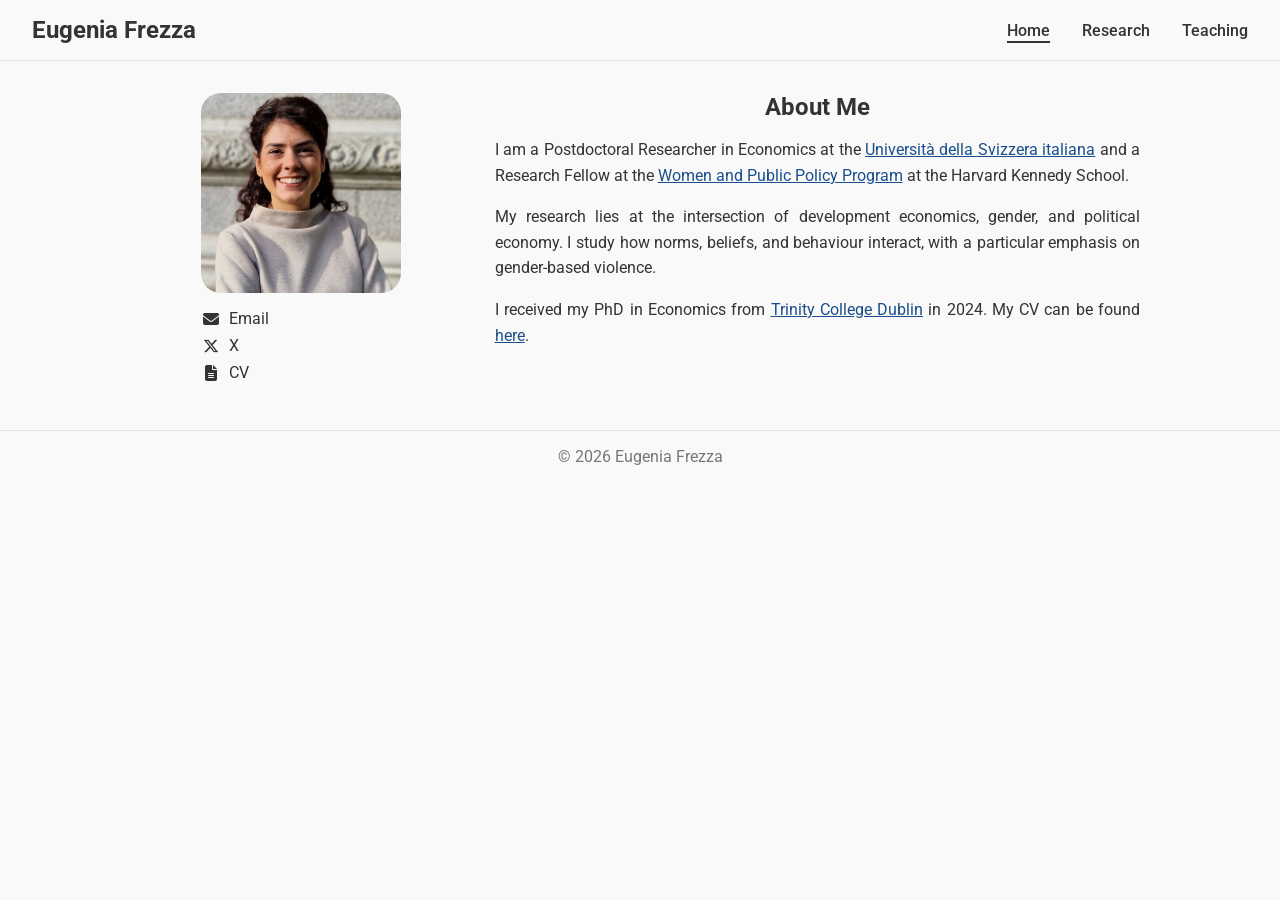
==== index.html @ 043d5579 "Replace Hugo site with static three-page site Rebuild the site as plain HTML pages (Home, Research, " ====
<!DOCTYPE html>
<html lang="en">
<head>
  <meta charset="UTF-8">
  <meta name="viewport" content="width=device-width, initial-scale=1.0">
  <title>Eugenia Frezza</title>
  <meta name="description" content="Eugenia Frezza – economist working on gender and development economics.">
  <link href="https://fonts.googleapis.com/css2?family=Roboto:wght@300;400;500;700&display=swap" rel="stylesheet">
  <link rel="stylesheet" href="https://cdnjs.cloudflare.com/ajax/libs/font-awesome/6.5.2/css/all.min.css">
  <link rel="stylesheet" href="style.css">
</head>
<body>

  <header>
    <div class="logo">Eugenia Frezza</div>
    <nav>
      <ul>
        <li><a href="index.html" class="active">Home</a></li>
        <li><a href="research.html">Research</a></li>
        <li><a href="teaching.html">Teaching</a></li>
      </ul>
    </nav>
  </header>

  <main class="home">
    <div class="sidebar">
      <img src="files/portrait.jpg" alt="Eugenia Frezza">
      <div class="social-links">
        <a href="mailto:eugenia.maria.frezza@usi.ch"><i class="fas fa-envelope"></i> Email</a>
        <a href="https://twitter.com/EugeniaFrezza" target="_blank"><i class="fab fa-x-twitter"></i> X</a>
        <a href="files/frezza_cv.pdf" target="_blank"><i class="fas fa-file-lines"></i> CV</a>
      </div>
    </div>

    <div class="content">
      <h2>About Me</h2>
      <p>
        I am a Postdoctoral Researcher in Economics at the
        <a href="https://idep.usi.ch/" target="_blank">Università della Svizzera italiana</a>
        and a Research Fellow at the
        <a href="https://www.hks.harvard.edu/centers/wappp" target="_blank">Women and Public Policy Program</a>
        at the Harvard Kennedy School.
      </p>
      <p>
        My research lies at the intersection of development economics, gender, and political economy.
        I study how norms, beliefs, and behaviour interact, with a particular emphasis on
        gender-based violence.
      </p>
      <p>
        I received my PhD in Economics from
        <a href="https://www.tcd.ie/Economics/" target="_blank">Trinity College Dublin</a> in 2024.
        My CV can be found <a href="files/frezza_cv.pdf" target="_blank">here</a>.
      </p>
    </div>
  </main>

  <footer>
    &copy; 2026 Eugenia Frezza
  </footer>

</body>
</html>
---- style.css ----
/* Global */
body {
  font-family: 'Roboto', Arial, sans-serif;
  margin: 0;
  padding: 0;
  color: #333;
  background-color: #f9f9f9;
}

a {
  color: #1a4f8b;
}

/* Header */
header {
  display: flex;
  justify-content: space-between;
  align-items: center;
  padding: 1rem 2rem;
  background-color: #f8f9fa;
  border-bottom: 1px solid #e0e0e0;
}

.logo {
  font-size: 1.5rem;
  font-weight: 700;
  color: #333;
}

nav ul {
  list-style: none;
  display: flex;
  gap: 2rem;
  margin: 0;
  padding: 0;
}

nav ul li a {
  text-decoration: none;
  color: #333;
  font-weight: 500;
  position: relative;
}

nav ul li a:hover {
  color: #555;
}

nav ul li a.active::after {
  content: "";
  display: block;
  width: 100%;
  height: 2px;
  background-color: #333;
  position: absolute;
  bottom: -3px;
  left: 0;
}

/* Main */
main {
  max-width: 1000px;
  margin: 2rem auto;
  padding: 0 1rem;
}

/* Home page: sidebar + content */
main.home {
  display: flex;
  gap: 2rem;
}

.sidebar {
  flex: 1;
  text-align: center;
}

.sidebar img {
  width: 200px;
  height: 200px;
  border-radius: 20px;
  margin: 0 auto 1rem auto;
  object-fit: cover;
  display: block;
}

.social-links {
  display: flex;
  flex-direction: column;
  gap: 0.5rem;
  text-align: left;
  max-width: 200px;
  margin: 0 auto;
}

.social-links a {
  display: flex;
  align-items: center;
  color: #333;
  text-decoration: none;
}

.social-links a i {
  width: 1.25rem;
  margin-right: 0.5rem;
  text-align: center;
}

.social-links a:hover {
  color: #555;
}

.content {
  flex: 2;
}

.content h2 {
  margin-top: 0;
  margin-bottom: 1rem;
  font-size: 1.5rem;
  text-align: center;
}

.content p {
  margin-bottom: 1rem;
  line-height: 1.6;
  text-align: justify;
}

/* Research & teaching */
.page-title {
  font-size: 2rem;
  font-weight: 500;
  margin-bottom: 1.5rem;
}

.section-heading {
  font-size: 1.5rem;
  margin-top: 2rem;
  margin-bottom: 1rem;
  font-weight: 500;
}

.paper-entry,
.course-entry {
  border-top: 1px solid #ccc;
  padding: 1rem 0;
}

.paper-title,
.course-title {
  font-size: 1.2rem;
  font-weight: 600;
}

.paper-title a {
  color: #333;
}

.paper-title a:hover {
  color: #555;
}

.paper-subtitle,
.course-details {
  font-size: 0.95rem;
  font-style: italic;
  color: #555;
  margin-top: 0.25rem;
}

.paper-note,
.paper-status {
  font-size: 0.9rem;
  color: #555;
  margin-top: 0.25rem;
}

.paper-status {
  color: #666;
}

.paper-award {
  font-size: 0.95rem;
  color: #8a5a00;
  margin-top: 0.25rem;
}

details {
  margin-top: 0.5rem;
}

details summary {
  font-weight: 500;
  font-size: 0.95rem;
  cursor: pointer;
}

details summary:hover {
  color: #555;
}

.paper-content {
  margin-top: 0.5rem;
  font-size: 0.95rem;
  color: #444;
}

.paper-content p {
  text-align: justify;
  hyphens: auto;
  line-height: 1.6;
}

.paper-content ul {
  margin: 0.25rem 0 0;
  padding-left: 1.25rem;
  line-height: 1.6;
}

.paper-links {
  display: flex;
  flex-wrap: wrap;
  gap: 0.5rem;
  margin-top: 0.75rem;
}

.round-button {
  display: inline-block;
  padding: 0.3rem 0.9rem;
  border: 1px solid #333;
  border-radius: 999px;
  color: #333;
  font-size: 0.85rem;
  text-decoration: none;
}

.round-button:hover {
  background-color: #333;
  color: #fff;
}

/* Footer */
footer {
  text-align: center;
  padding: 1rem;
  margin-top: 3rem;
  background-color: #f8f9fa;
  color: #777;
  border-top: 1px solid #e0e0e0;
}

/* Tablets */
@media (max-width: 768px) {
  header {
    flex-direction: column;
    align-items: flex-start;
  }

  nav ul {
    gap: 1.25rem;
    margin-top: 0.75rem;
  }

  main.home {
    flex-direction: column;
    gap: 1.5rem;
  }

  .paper-title,
  .course-title {
    font-size: 1.1rem;
  }
}

/* Phones */
@media (max-width: 480px) {
  header {
    padding: 1rem;
  }

  .sidebar img {
    width: 150px;
    height: 150px;
  }

  .page-title {
    font-size: 1.6rem;
  }

  .section-heading {
    font-size: 1.25rem;
  }
}
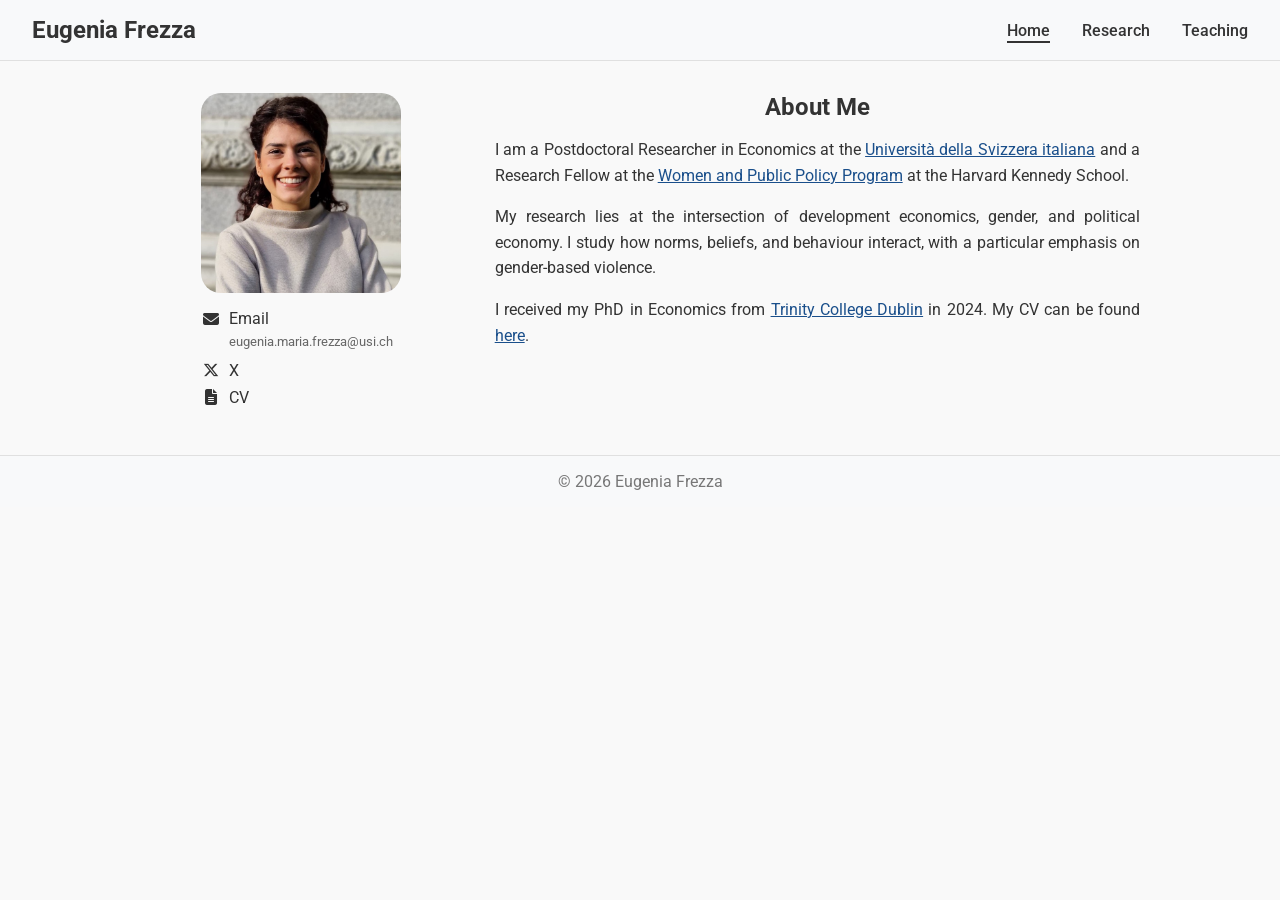
==== commit c46de20b: "Show email address as text beside the mailto link A mailto link does nothing for visitors without a " ====
--- a/index.html
+++ b/index.html
@@ -4,7 +4,17 @@
   <meta charset="UTF-8">
   <meta name="viewport" content="width=device-width, initial-scale=1.0">
   <title>Eugenia Frezza</title>
-  <meta name="description" content="Eugenia Frezza – economist working on gender and development economics.">
+  <meta name="description" content="Eugenia Frezza is a Postdoctoral Researcher in Economics at Università della Svizzera italiana and a Research Fellow at the Women and Public Policy Program, Harvard Kennedy School. Research on development economics, gender and political economy.">
+  <link rel="canonical" href="https://eufrezza.github.io/">
+  <meta property="og:type" content="website">
+  <meta property="og:title" content="Eugenia Frezza">
+  <meta property="og:description" content="Postdoctoral Researcher in Economics, Università della Svizzera italiana. Research on development economics, gender and political economy.">
+  <meta property="og:url" content="https://eufrezza.github.io/">
+  <meta property="og:image" content="https://eufrezza.github.io/files/portrait.jpg">
+  <meta name="twitter:card" content="summary">
+  <link rel="icon" type="image/png" sizes="32x32" href="files/favicon-32.png">
+  <link rel="icon" type="image/png" sizes="16x16" href="files/favicon-16.png">
+  <link rel="apple-touch-icon" href="files/apple-touch-icon.png">
   <link href="https://fonts.googleapis.com/css2?family=Roboto:wght@300;400;500;700&display=swap" rel="stylesheet">
   <link rel="stylesheet" href="https://cdnjs.cloudflare.com/ajax/libs/font-awesome/6.5.2/css/all.min.css">
   <link rel="stylesheet" href="style.css">
@@ -27,6 +37,7 @@
       <img src="files/portrait.jpg" alt="Eugenia Frezza">
       <div class="social-links">
         <a href="mailto:eugenia.maria.frezza@usi.ch"><i class="fas fa-envelope"></i> Email</a>
+        <div class="sidebar-email">eugenia.maria.frezza@usi.ch</div>
         <a href="https://twitter.com/EugeniaFrezza" target="_blank"><i class="fab fa-x-twitter"></i> X</a>
         <a href="files/frezza_cv.pdf" target="_blank"><i class="fas fa-file-lines"></i> CV</a>
       </div>
--- a/style.css
+++ b/style.css
@@ -106,6 +106,14 @@
   text-align: center;
 }
 
+.sidebar-email {
+  font-size: 0.8rem;
+  color: #666;
+  margin: -0.15rem 0 0.25rem 1.75rem;
+  word-break: break-all;
+  user-select: all;
+}
+
 .social-links a:hover {
   color: #555;
 }
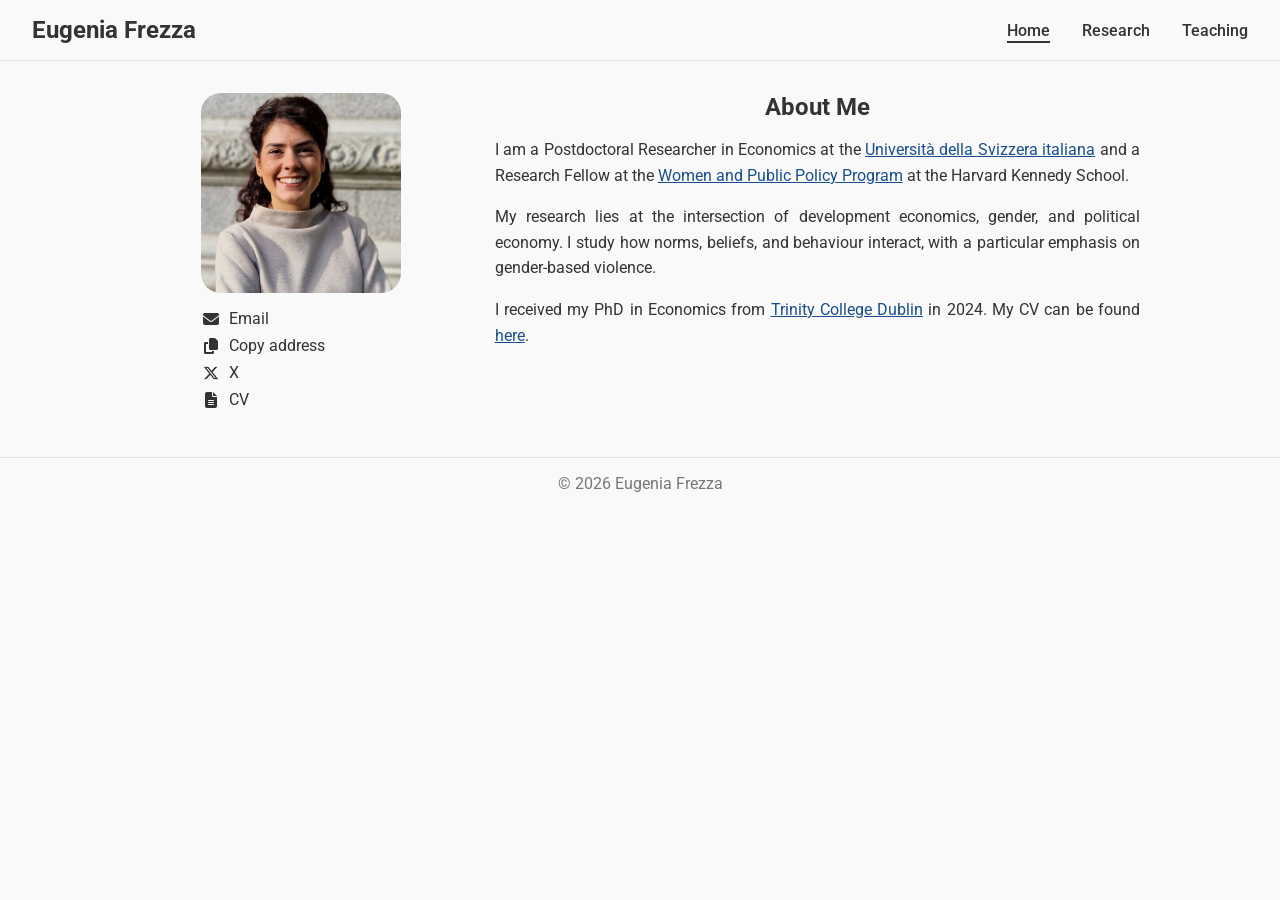
==== commit d8b1937d: "Replace printed email address with a copy button Clicking copies the address and the label confirms " ====
--- a/index.html
+++ b/index.html
@@ -37,7 +37,9 @@
       <img src="files/portrait.jpg" alt="Eugenia Frezza">
       <div class="social-links">
         <a href="mailto:eugenia.maria.frezza@usi.ch"><i class="fas fa-envelope"></i> Email</a>
-        <div class="sidebar-email">eugenia.maria.frezza@usi.ch</div>
+        <button type="button" class="copy-email" data-email="eugenia.maria.frezza@usi.ch">
+          <i class="fas fa-copy"></i> <span>Copy address</span>
+        </button>
         <a href="https://twitter.com/EugeniaFrezza" target="_blank"><i class="fab fa-x-twitter"></i> X</a>
         <a href="files/frezza_cv.pdf" target="_blank"><i class="fas fa-file-lines"></i> CV</a>
       </div>
@@ -69,5 +71,37 @@
     &copy; 2026 Eugenia Frezza
   </footer>
 
+
+  <script>
+    document.querySelectorAll('.copy-email').forEach(function (btn) {
+      var label = btn.querySelector('span');
+      var original = label.textContent;
+      btn.addEventListener('click', function () {
+        var address = btn.dataset.email;
+        var done = function () {
+          label.textContent = 'Copied';
+          btn.classList.add('copied');
+          setTimeout(function () {
+            label.textContent = original;
+            btn.classList.remove('copied');
+          }, 2000);
+        };
+        if (navigator.clipboard && navigator.clipboard.writeText) {
+          navigator.clipboard.writeText(address).then(done, function () { label.textContent = address; });
+        } else {
+          var field = document.createElement('textarea');
+          field.value = address;
+          field.setAttribute('readonly', '');
+          field.style.position = 'absolute';
+          field.style.left = '-9999px';
+          document.body.appendChild(field);
+          field.select();
+          try { document.execCommand('copy'); done(); } catch (e) { label.textContent = address; }
+          document.body.removeChild(field);
+        }
+      });
+    });
+  </script>
+
 </body>
 </html>
--- a/style.css
+++ b/style.css
@@ -106,12 +106,31 @@
   text-align: center;
 }
 
-.sidebar-email {
-  font-size: 0.8rem;
-  color: #666;
-  margin: -0.15rem 0 0.25rem 1.75rem;
-  word-break: break-all;
-  user-select: all;
+.copy-email {
+  display: flex;
+  align-items: center;
+  gap: 0;
+  font: inherit;
+  color: #333;
+  background: none;
+  border: 0;
+  padding: 0;
+  cursor: pointer;
+  text-align: left;
+}
+
+.copy-email i {
+  width: 1.25rem;
+  margin-right: 0.5rem;
+  text-align: center;
+}
+
+.copy-email:hover {
+  color: #555;
+}
+
+.copy-email.copied {
+  color: #2f7d72;
 }
 
 .social-links a:hover {
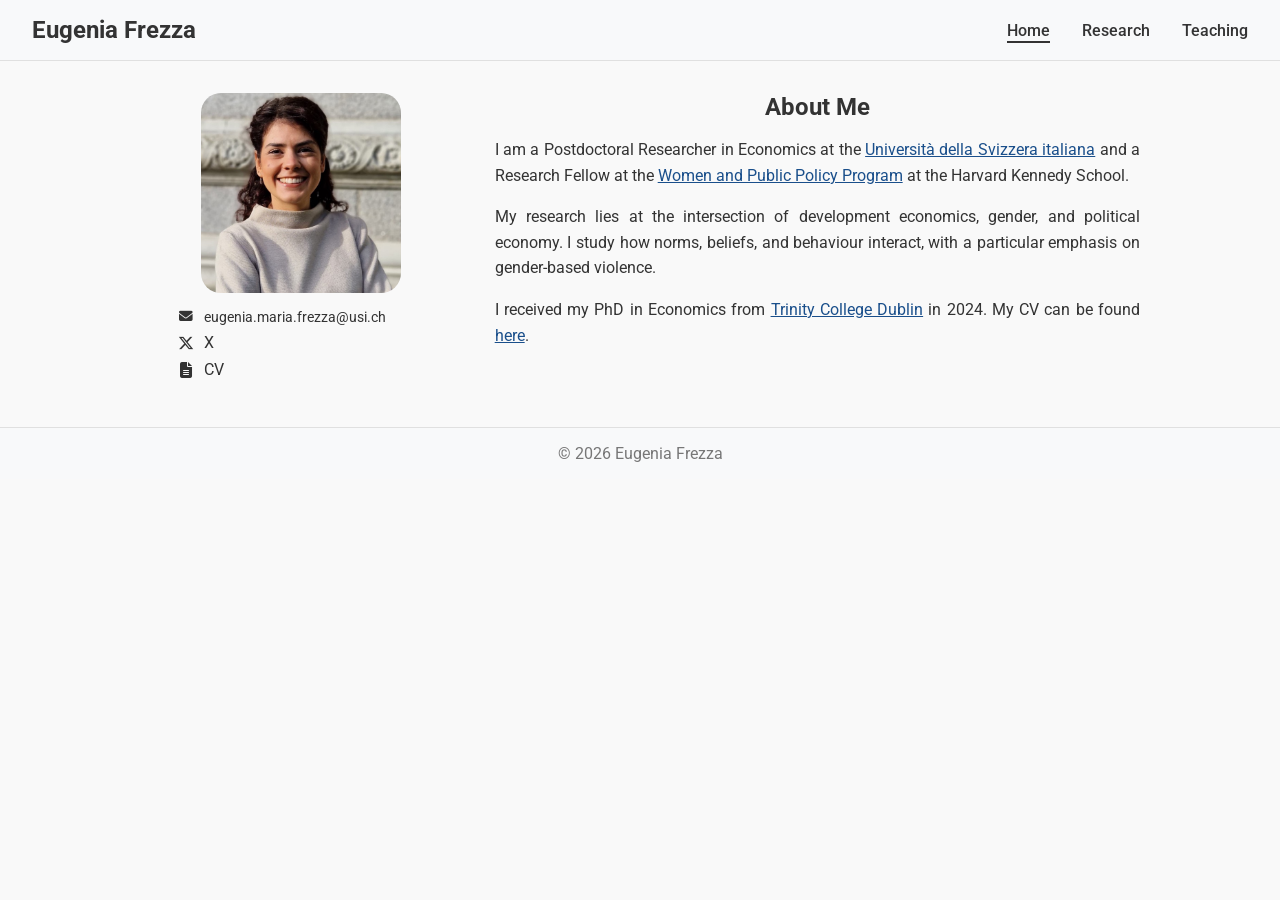
==== commit 3362d239: "Show the email address itself in the sidebar Drop the copy button and its script; the sidebar line i" ====
--- a/index.html
+++ b/index.html
@@ -36,10 +36,7 @@
     <div class="sidebar">
       <img src="files/portrait.jpg" alt="Eugenia Frezza">
       <div class="social-links">
-        <a href="mailto:eugenia.maria.frezza@usi.ch"><i class="fas fa-envelope"></i> Email</a>
-        <button type="button" class="copy-email" data-email="eugenia.maria.frezza@usi.ch">
-          <i class="fas fa-copy"></i> <span>Copy address</span>
-        </button>
+        <a class="email-link" href="mailto:eugenia.maria.frezza@usi.ch"><i class="fas fa-envelope"></i> eugenia.maria.frezza@usi.ch</a>
         <a href="https://twitter.com/EugeniaFrezza" target="_blank"><i class="fab fa-x-twitter"></i> X</a>
         <a href="files/frezza_cv.pdf" target="_blank"><i class="fas fa-file-lines"></i> CV</a>
       </div>
@@ -71,37 +68,5 @@
     &copy; 2026 Eugenia Frezza
   </footer>
 
-
-  <script>
-    document.querySelectorAll('.copy-email').forEach(function (btn) {
-      var label = btn.querySelector('span');
-      var original = label.textContent;
-      btn.addEventListener('click', function () {
-        var address = btn.dataset.email;
-        var done = function () {
-          label.textContent = 'Copied';
-          btn.classList.add('copied');
-          setTimeout(function () {
-            label.textContent = original;
-            btn.classList.remove('copied');
-          }, 2000);
-        };
-        if (navigator.clipboard && navigator.clipboard.writeText) {
-          navigator.clipboard.writeText(address).then(done, function () { label.textContent = address; });
-        } else {
-          var field = document.createElement('textarea');
-          field.value = address;
-          field.setAttribute('readonly', '');
-          field.style.position = 'absolute';
-          field.style.left = '-9999px';
-          document.body.appendChild(field);
-          field.select();
-          try { document.execCommand('copy'); done(); } catch (e) { label.textContent = address; }
-          document.body.removeChild(field);
-        }
-      });
-    });
-  </script>
-
 </body>
 </html>
--- a/style.css
+++ b/style.css
@@ -89,7 +89,7 @@
   flex-direction: column;
   gap: 0.5rem;
   text-align: left;
-  max-width: 200px;
+  max-width: 250px;
   margin: 0 auto;
 }
 
@@ -106,37 +106,12 @@
   text-align: center;
 }
 
-.copy-email {
-  display: flex;
-  align-items: center;
-  gap: 0;
-  font: inherit;
-  color: #333;
-  background: none;
-  border: 0;
-  padding: 0;
-  cursor: pointer;
-  text-align: left;
-}
-
-.copy-email i {
-  width: 1.25rem;
-  margin-right: 0.5rem;
-  text-align: center;
-}
-
-.copy-email:hover {
-  color: #555;
-}
-
-.copy-email.copied {
-  color: #2f7d72;
-}
-
-.social-links a:hover {
-  color: #555;
-}
-
+.email-link {
+  font-size: 0.85rem;
+  overflow-wrap: anywhere;
+}
+
+/* CONTENT (Right) */
 .content {
   flex: 2;
 }
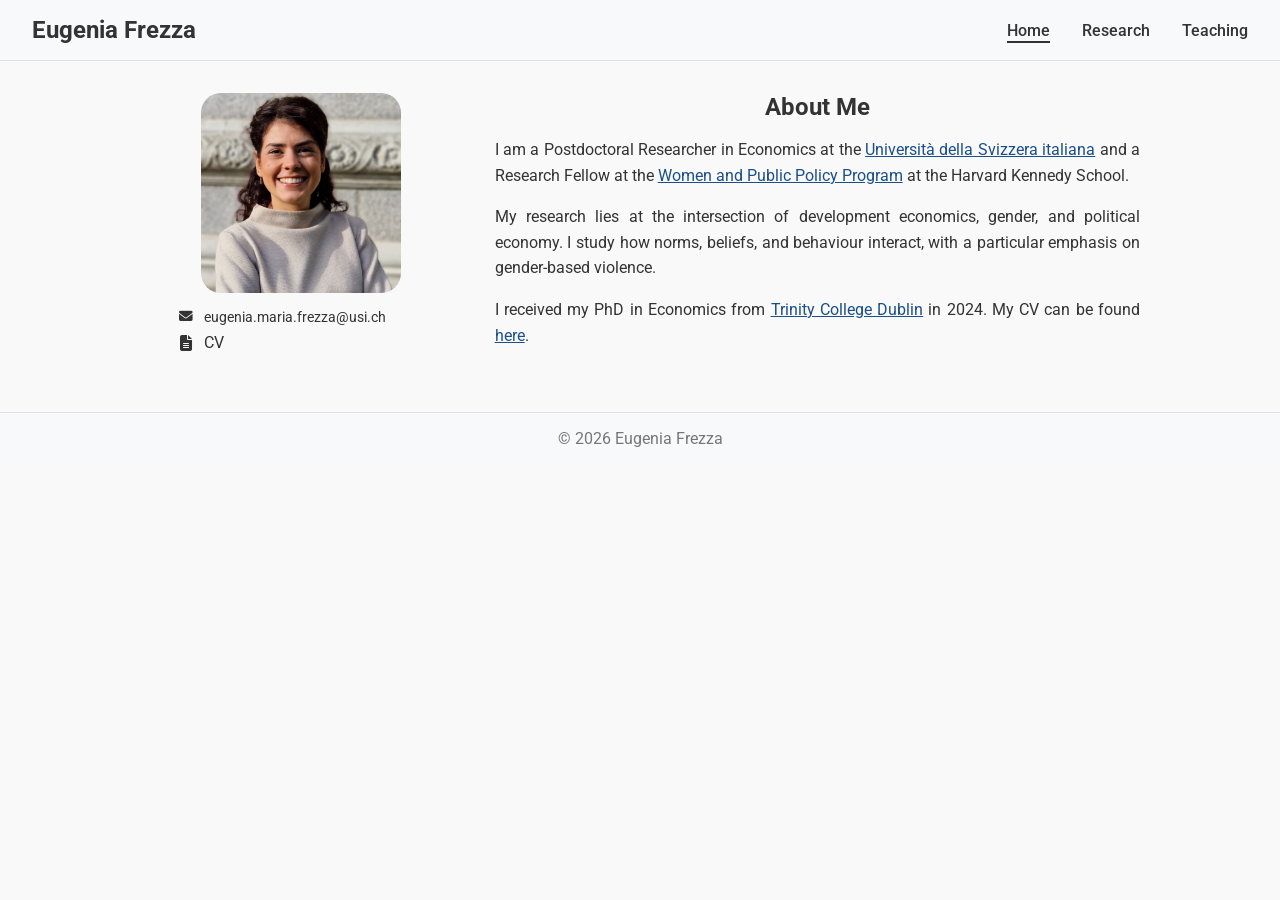
==== commit ef49dcaf: "Remove the X link The account no longer exists.  Co-Authored-By: Claude Opus 5 <noreply@anthropic.co" ====
--- a/index.html
+++ b/index.html
@@ -37,7 +37,6 @@
       <img src="files/portrait.jpg" alt="Eugenia Frezza">
       <div class="social-links">
         <a class="email-link" href="mailto:eugenia.maria.frezza@usi.ch"><i class="fas fa-envelope"></i> eugenia.maria.frezza@usi.ch</a>
-        <a href="https://twitter.com/EugeniaFrezza" target="_blank"><i class="fab fa-x-twitter"></i> X</a>
         <a href="files/frezza_cv.pdf" target="_blank"><i class="fas fa-file-lines"></i> CV</a>
       </div>
     </div>
